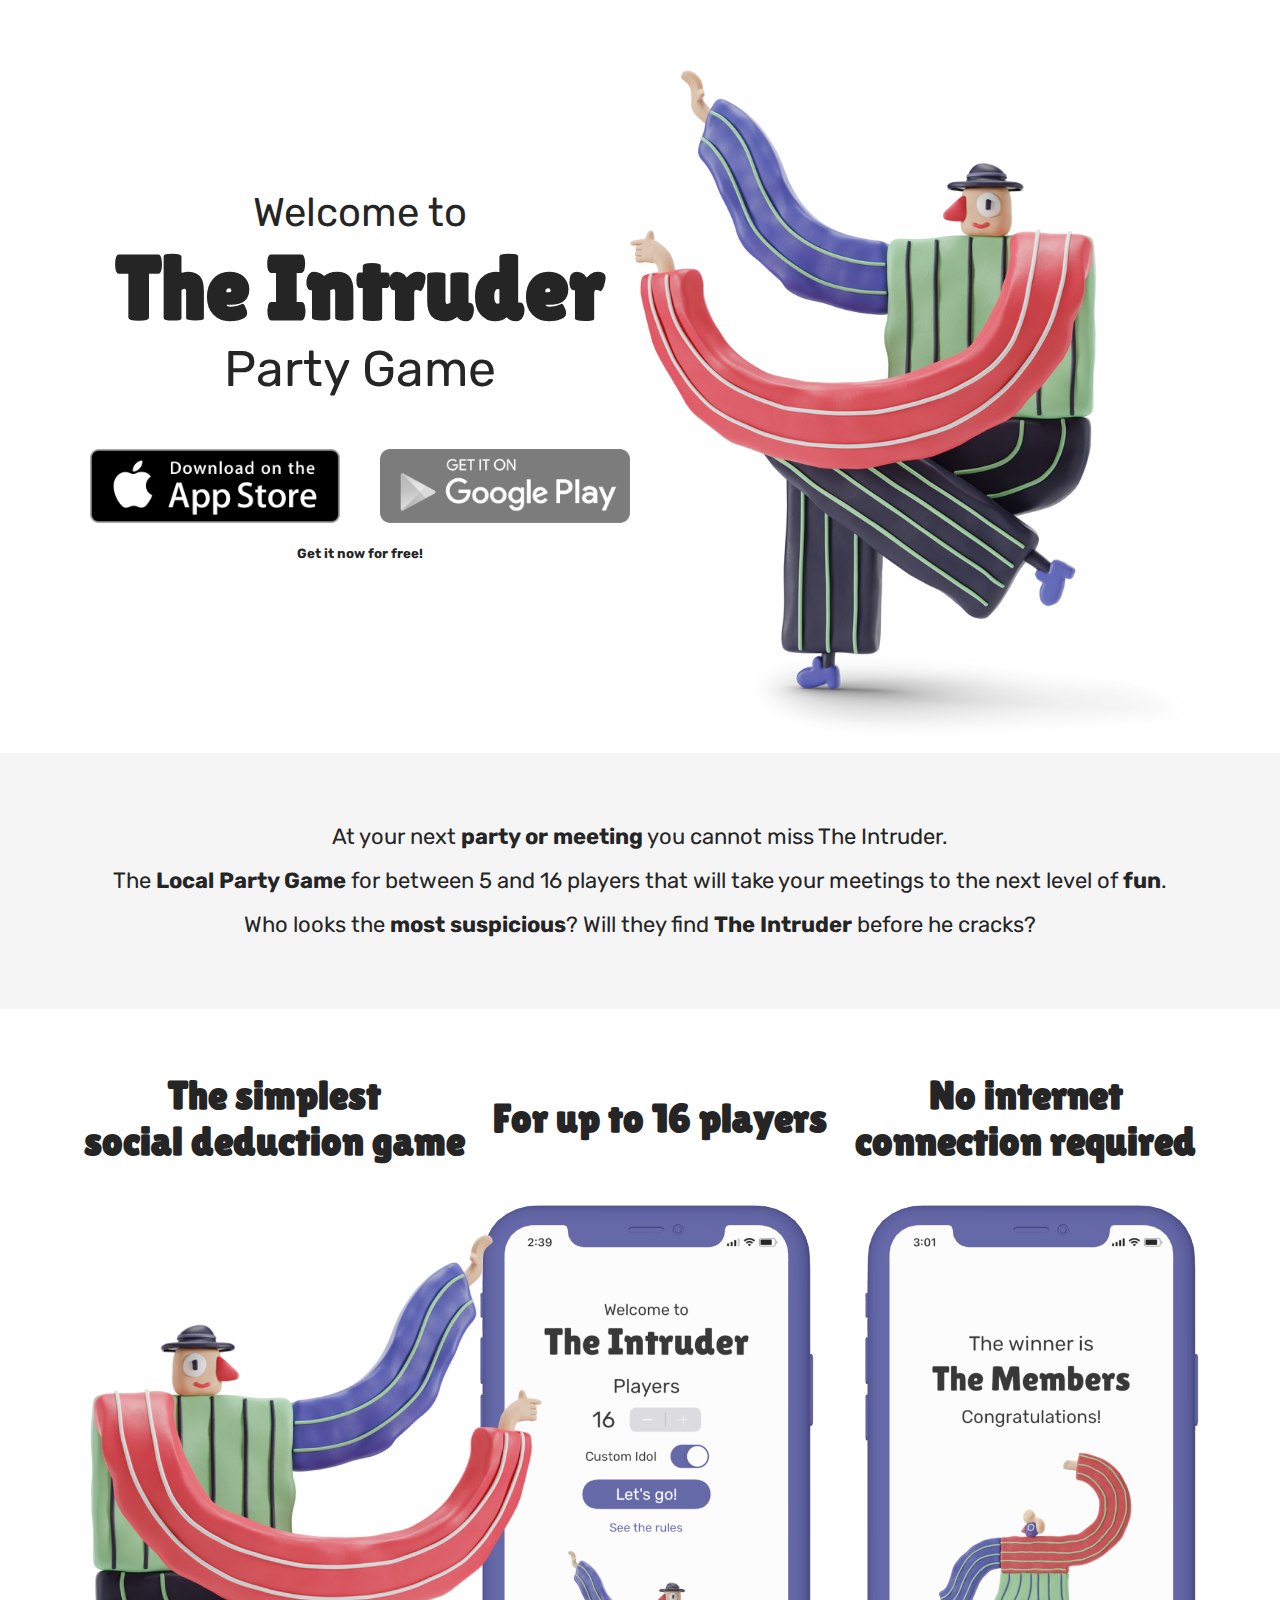
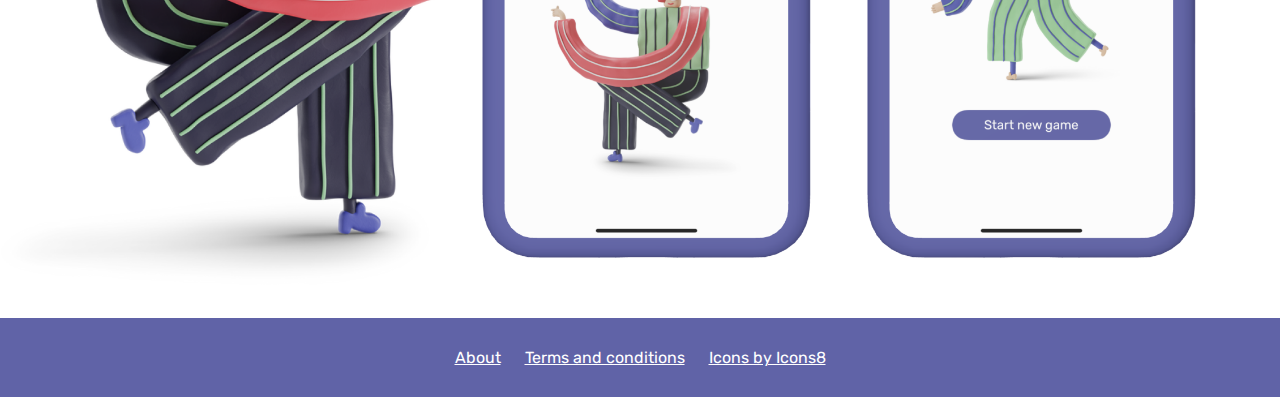
==== index.html @ 8c325c16 "Trying to fix mobile 2" ====
<html>
    <head>
        <meta name="viewport" width="device-width" />
        <link rel="stylesheet" href="styles.css">
        <link rel="preconnect" href="https://fonts.googleapis.com">
        <link rel="preconnect" href="https://fonts.gstatic.com" crossorigin>
        <link href="https://fonts.googleapis.com/css2?family=Lilita+One&family=Rubik:wght@400;600&display=swap" rel="stylesheet">
    </head>
    <body>
        <div id="hero">
            <div id="titles-buttons">
                <h3 id="Welcome-to">Welcome to</h3>
                <h1 id="The-Intruder">The Intruder</h1>
                <h3 id="Party-Game">Party Game</h3>
                <div id="buttons">
                    <button id="app-store" type="button" onclick="location.href = 'https://apps.apple.com/us/app/the-intruder-party-game/id1593882611';"></button>
                    <button id="google-play"></button>
                </div>
                <h5 id="Get-it-now!">Get it now for free!</h5>
            </div>
            <div>
                <img id="logo" src="Assets/3d-stripy-man-in-hat-wirh-raised-arms-sitting.png" alt="The Intruder Logo">
            </div>
        </div>
        <div id="info">
            <p id="index-paragraph">At your next <span class="bolded">party or meeting</span> you cannot miss The Intruder.<br>
                The <span class="bolded">Local Party Game</span> for between 5 and 16 players that will take your meetings to the next level of <span class="bolded">fun</span>.<br>
                Who looks the <span class="bolded">most suspicious</span>? Will they find <span class="bolded">The Intruder</span> before he cracks?</p>
        </div>
        <div id="specs">
            <h4 id="features">The simplest<br>
                social deduction game</h4>
            <h4 id="features">For up to 16 players</h4>
            <h4 id="features">No internet<br>
                connection required</h4>
        </div>
        <div>
            <img id="screens" src="Assets/Frame 1.png" alt="The Intruder Screens">
        </div>
        <div id="footer">
            <div id="links">
                <a href="about.html">About</a>
                <a href="terms.html">Terms and conditions</a>
                <a href="https://icons8.com/">Icons by Icons8</a>
            </div>
        </div>
    </body>
</html>
---- styles.css ----
/* 
display:
flex, inline, block

flex-direction (changing this swaps the axises):
row, column

justify-content (horizontal-axis):
start, center, end, space-around, space-evenly, space-between

allign-items (vertical-axis):
start, center, end 
*/

body {
    text-align: center;
    font-family: 'Rubik', sans-serif;
    color: #252525;
    margin: 0px;
}


a {
    color: #ffffff;
    margin: 0 10px;
}

li {
    margin: 10px 0;
}

a:visited {
    color: #ffffff;
}

a:hover {
    color: #ffffff;
}

a:active {
    color: #ffffff;
}

h6 {
    font-family: 'Lilita One', cursive;
    font-size: 70;
    margin: 30px 0 0 0;
}

#hero {
    width: 1100px;
    margin-left: auto;
    margin-right: auto;
    padding: 70px 0 10px 0;
    
    display: flex;
    justify-content: space-around;
    align-items: center;

}

#titles-buttons {
    padding-bottom: 40px;
    
}

#Welcome-to {
    font-size: 40;
    font-weight: 400;
    margin: 0;

}

#The-Intruder {
    font-family: 'Lilita One', cursive;
    font-size: 90;
    margin: 0;
}

#Party-Game {
    font-size: 50;
    font-weight: 400;
    margin: 0;
}

#buttons {
    margin-top: 50px;

    display: flex;
    justify-content: space-around;
    align-items: center;
}

#app-store {
    background:url(Assets/App\ Store.png) no-repeat;
    background-size: contain;
    width: 250px;
    height: 75px;
    border: none;
    margin-right: 20px;
}

#app-store:hover {
    cursor: pointer;
}

#google-play {
    background: url("Assets/Google\ Play\ Unavailable.png") no-repeat;
    background-size: contain;
    width: 250px;
    height: 75px;
    border: none;
    margin-left: 20px;
}

/* #google-play:hover {
    cursor: pointer;
} */

#Get-it-now {
    margin-top: 30px;
    font-size: 30;
    color: #252525;
    text-decoration: underline;
}


#logo {
    width: 100%;
}

#info {
    padding: 40;
    background-color: #f5f5f5;
}

#index-paragraph {
    font-size: 22;
    line-height: 2;
}

.bolded { 
    font-weight: bold; 
}

#specs {
    display: flex;
    justify-content: space-around;
    align-items: center;
    padding: 10px 70px 0 70px;
}

#features {
    font-family: 'Lilita One', cursive;
    font-size: 40;
    margin-bottom: 20;
}

#screens {
    padding-bottom: 0px;
    width: 100%;
}

#footer {
    padding: 30px 0;
    background-color: #6063A7;
    
}


#links {
    color: #ffffff;
}

/* .bordered {
    border: 5px solid #6063A7;
} */

#Rules {
    font-family: 'Lilita One', cursive;
    font-size: 90;
    margin: 0;
}

#results {
    margin-top: 20px;
    width: 460px;
    height: 3150px;
}

.left-allingment {
    text-align: start;
}

.with-body-margins {
    margin: 30px 20px 40px 10px;
}

.white-font {
    color: #ffffff;
}
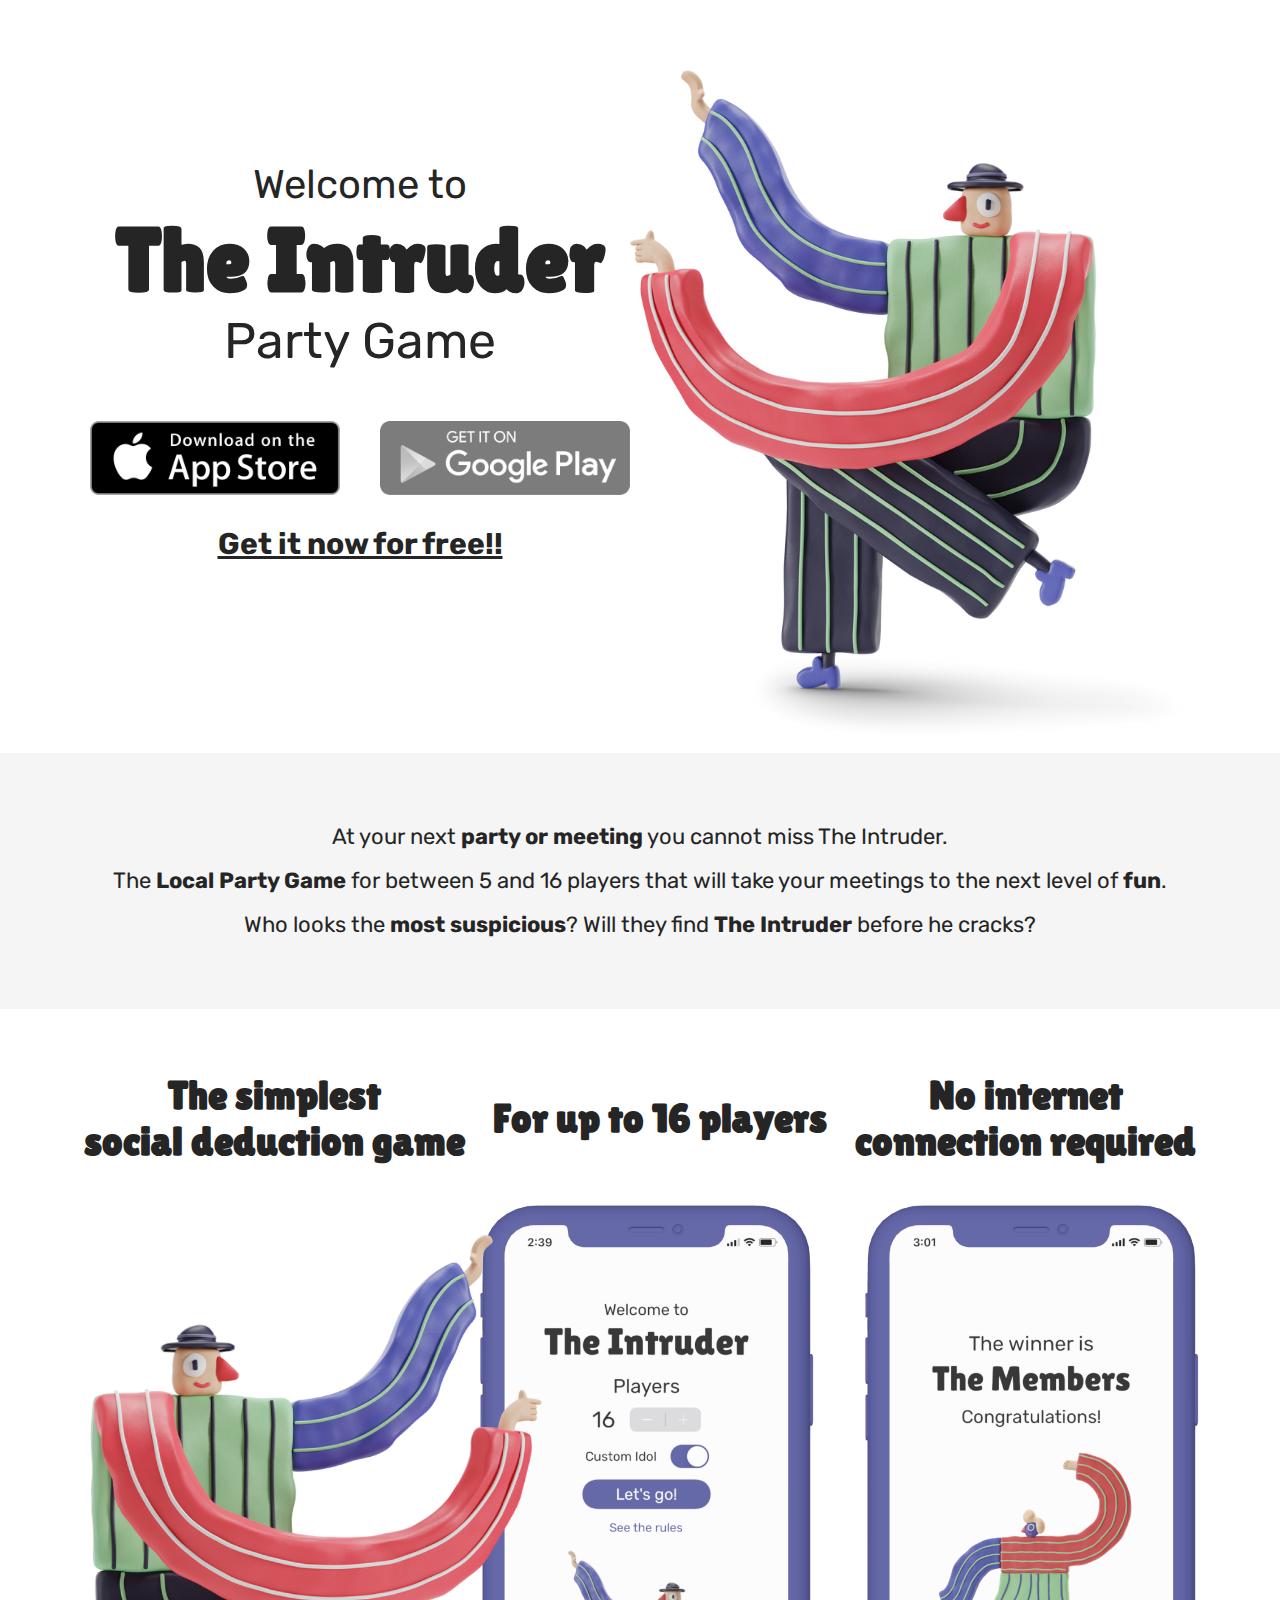
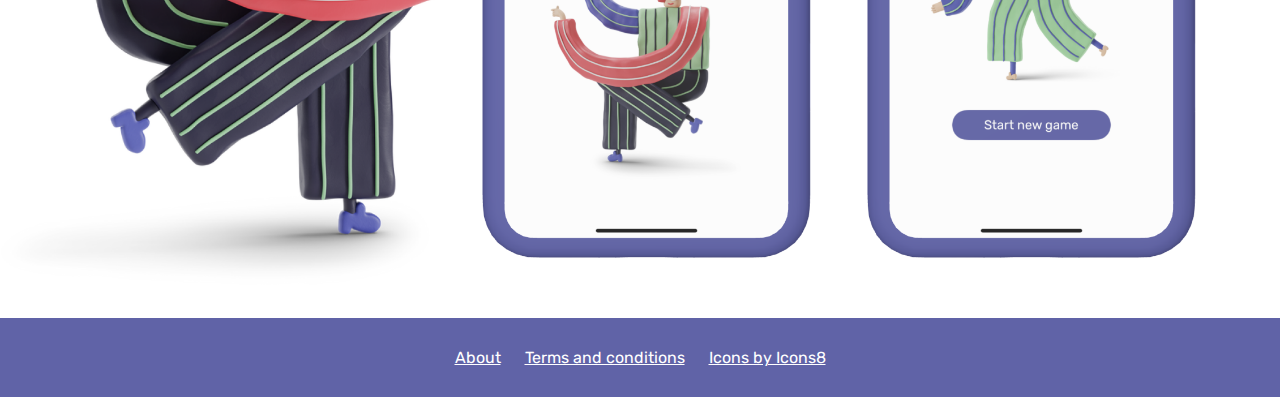
==== commit e18c409c: "Trying to fix mobile 3" ====
--- a/index.html
+++ b/index.html
@@ -16,7 +16,7 @@
                     <button id="app-store" type="button" onclick="location.href = 'https://apps.apple.com/us/app/the-intruder-party-game/id1593882611';"></button>
                     <button id="google-play"></button>
                 </div>
-                <h5 id="Get-it-now!">Get it now for free!</h5>
+                <h5 id="Get-it-now">Get it now for free!!</h5>
             </div>
             <div>
                 <img id="logo" src="Assets/3d-stripy-man-in-hat-wirh-raised-arms-sitting.png" alt="The Intruder Logo">
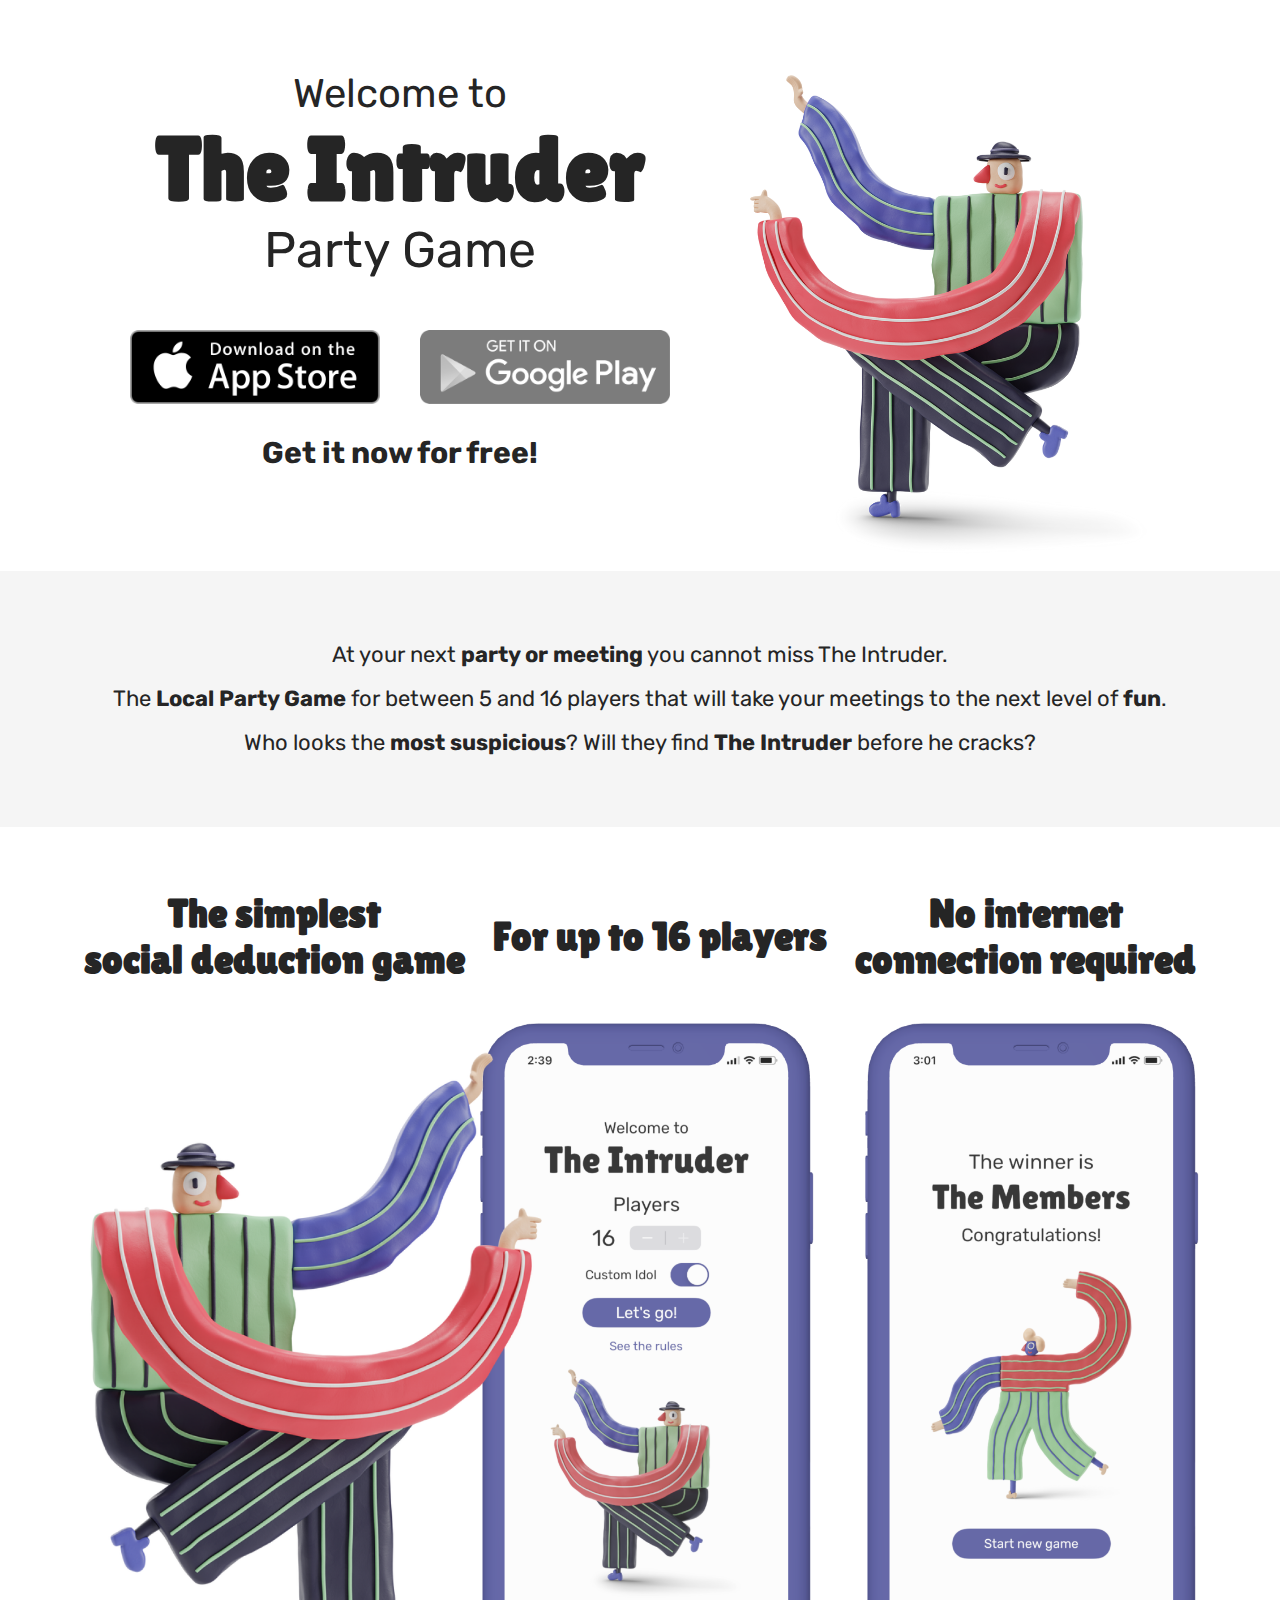
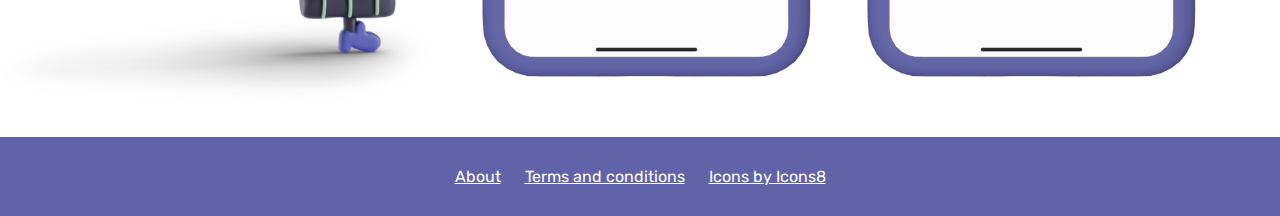
==== commit 3770a574: "Mobile fixed" ====
--- a/index.html
+++ b/index.html
@@ -16,7 +16,7 @@
                     <button id="app-store" type="button" onclick="location.href = 'https://apps.apple.com/us/app/the-intruder-party-game/id1593882611';"></button>
                     <button id="google-play"></button>
                 </div>
-                <h5 id="Get-it-now">Get it now for free!!</h5>
+                <h5 id="Get-it-now">Get it now for free!</h5>
             </div>
             <div>
                 <img id="logo" src="Assets/3d-stripy-man-in-hat-wirh-raised-arms-sitting.png" alt="The Intruder Logo">
--- a/styles.css
+++ b/styles.css
@@ -123,12 +123,13 @@
     margin-top: 30px;
     font-size: 30;
     color: #252525;
-    text-decoration: underline;
+    /* text-decoration: underline; */
 }
 
 
 #logo {
-    width: 100%;
+    width: 400px;
+    height: auto;
 }
 
 #info {
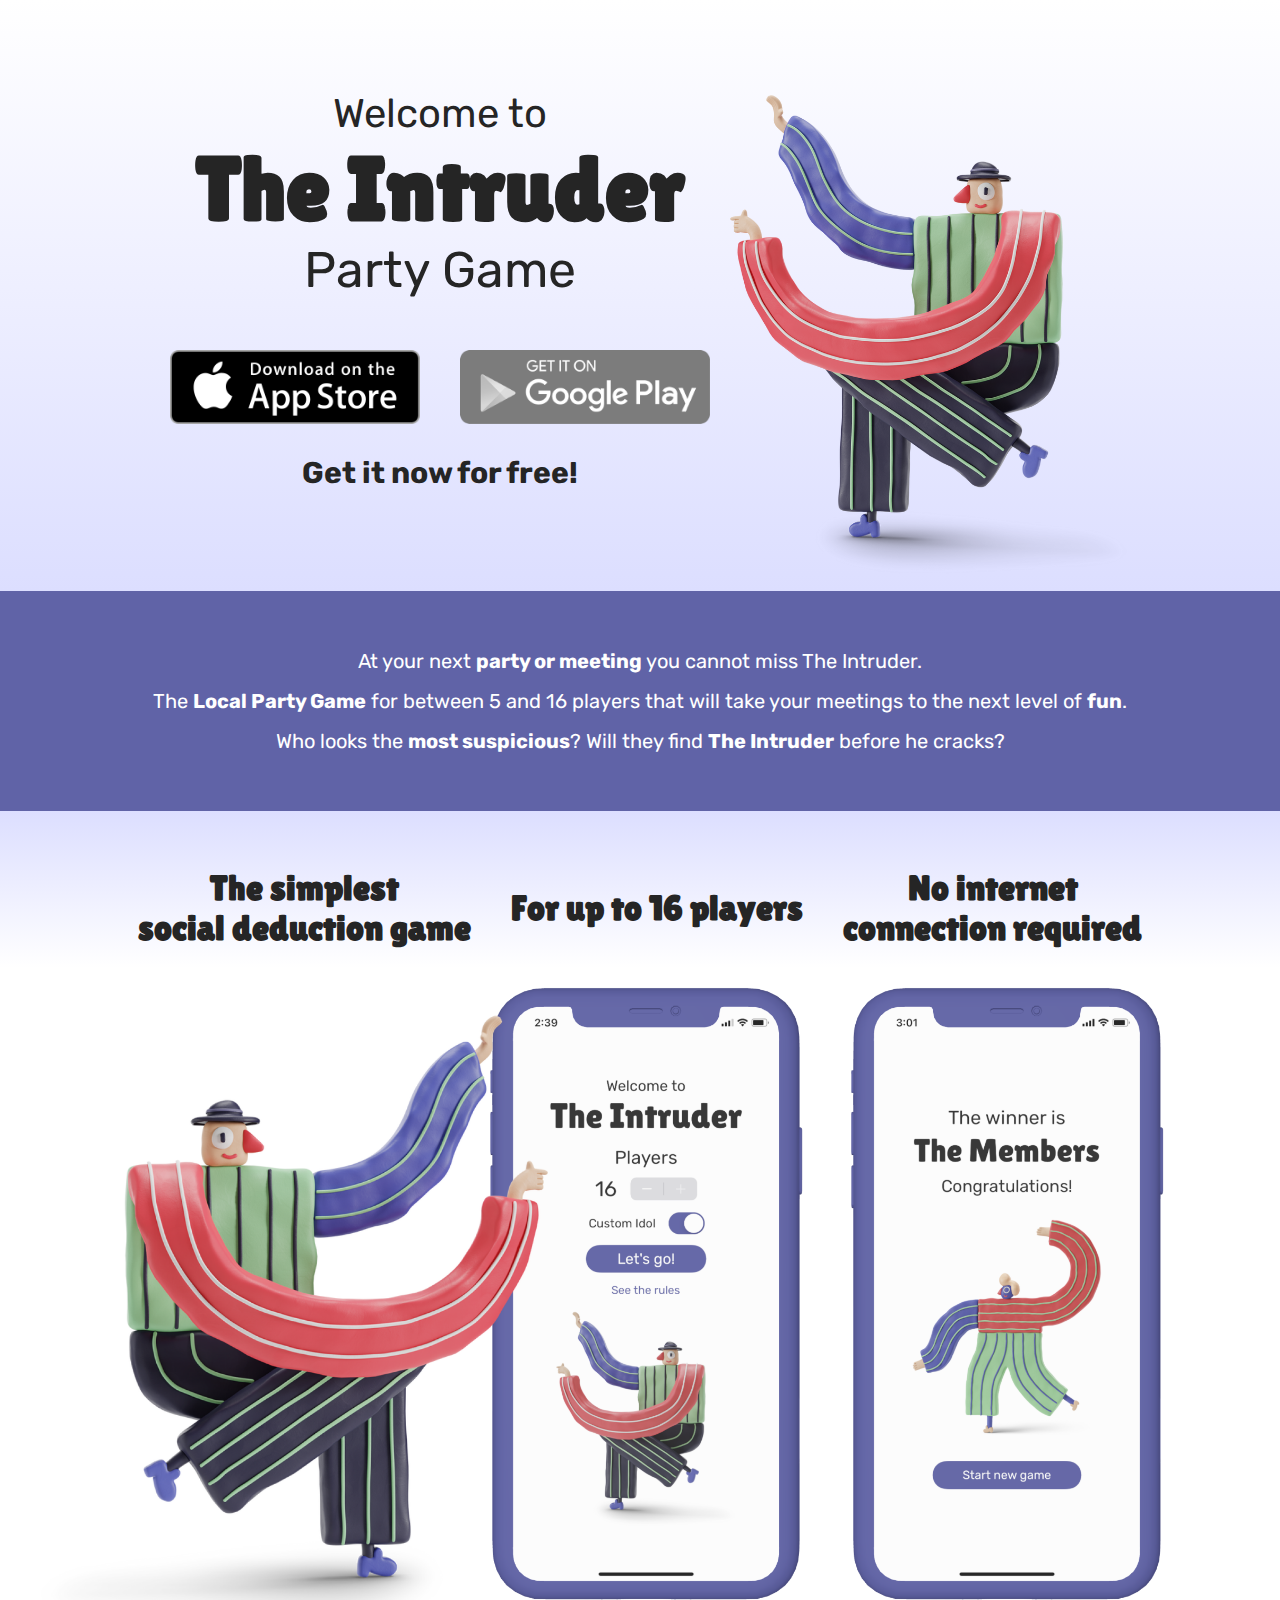
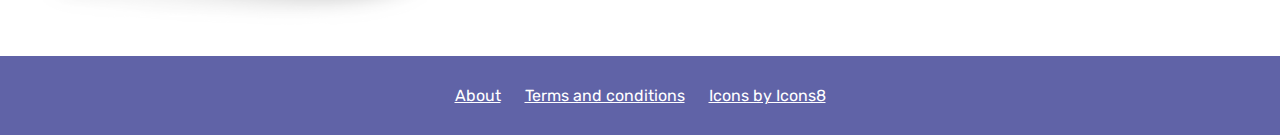
==== commit 78437923: "Mobile testing" ====
--- a/index.html
+++ b/index.html
@@ -1,5 +1,6 @@
 <html>
     <head>
+        <meta content="width=device-width, initial-scale=1" name="viewport" />
         <meta name="viewport" width="device-width" />
         <link rel="stylesheet" href="styles.css">
         <link rel="preconnect" href="https://fonts.googleapis.com">
--- a/styles.css
+++ b/styles.css
@@ -21,7 +21,6 @@
     margin: 0px;
 }
 
-
 a {
     color: #ffffff;
     margin: 0 10px;
@@ -50,15 +49,16 @@
 }
 
 #hero {
-    width: 1100px;
+    /* width: 1100px; */
     margin-left: auto;
     margin-right: auto;
-    padding: 70px 0 10px 0;
+    padding: 90px 0 10px 20px;
     
     display: flex;
-    justify-content: space-around;
+    justify-content: center;
     align-items: center;
 
+    background: linear-gradient(#ffffff,#dcdeff);
 }
 
 #titles-buttons {
@@ -129,18 +129,21 @@
 
 #logo {
     width: 400px;
-    height: auto;
+    padding-left: 20px;
 }
 
 #info {
-    padding: 40;
-    background-color: #f5f5f5;
+    padding: 30;
+    background-color: #6063A7;
 }
 
 #index-paragraph {
-    font-size: 22;
+    font-size: 20;
     line-height: 2;
-}
+    color: #ffffff;
+}
+
+
 
 .bolded { 
     font-weight: bold; 
@@ -148,21 +151,25 @@
 
 #specs {
     display: flex;
-    justify-content: space-around;
+    justify-content: center;
     align-items: center;
     padding: 10px 70px 0 70px;
+    background: linear-gradient(#dcdeff, #ffffff);
 }
 
 #features {
     font-family: 'Lilita One', cursive;
-    font-size: 40;
+    font-size: 35;
     margin-bottom: 20;
+    padding: 0 20px;
 }
 
 #screens {
     padding-bottom: 0px;
-    width: 100%;
-}
+    width: 1200px;
+}
+
+
 
 #footer {
     padding: 30px 0;
@@ -201,4 +208,122 @@
 
 .white-font {
     color: #ffffff;
+}
+
+@media screen and (max-width: 500px) {
+
+    #hero {
+        display: flex;
+        justify-content: right;
+        align-items: center;
+        padding: 40px 0 10px 0;
+        margin: auto auto;
+    }
+
+    /* #hero {
+        width: 1100px;
+        margin-left: auto;
+        margin-right: auto;
+        padding: 70px 0 10px 0;
+        
+        display: flex;
+        justify-content: space-around;
+        align-items: center;
+    } */
+    
+    
+    #titles-buttons {
+        padding-bottom: 30; 
+    }
+    
+    #Welcome-to {
+        font-size: 100%;
+        margin: 0;
+    }
+    
+    #The-Intruder {
+        font-size: 37;
+        margin: 0;
+    }
+    
+    #Party-Game {
+        font-size: 120%;
+        margin: 0;
+    }
+    
+    #buttons {
+        display: flex;
+        flex-direction: column;
+        justify-content: center;
+        align-items: center;
+
+        margin: 15 0 10 0;
+        padding: 0;
+    }
+    
+    #app-store {
+        width: 125px;
+        height: 40px;
+        margin: 0 0 5 0;
+        padding: 0;
+    }
+    
+    #google-play {
+        width: 125px;
+        height: 40px;
+        margin: 0;
+        padding: 0;
+    }
+
+    #Get-it-now {
+        margin: 0 0 0 0;
+        padding: 0;
+        font-size: 100%;
+    }
+    
+
+    #logo {
+        width: 250px;
+        margin: 0;
+        padding: 0 0 0 10;
+    }
+
+    #info {
+        padding: 10;
+    }
+
+    #index-paragraph {
+        font-size: 14;
+        line-height: 2;
+    }
+
+    #specs {
+        display: flex;
+        justify-content: center;
+        align-items: center;
+        
+        margin: 0;
+        padding: 0 15;
+    }
+    
+    #features {
+        font-size: 120%;
+        margin-top: 25;
+        margin-bottom: 0;
+        padding: 0 20px;
+    }
+
+    #screens {
+        padding-bottom: 0px;
+        width: 100%;
+    }
+
+    #footer {
+        padding: 20px 0; 
+    }
+    
+    #links {
+        font-size: 12;
+    }
+
 }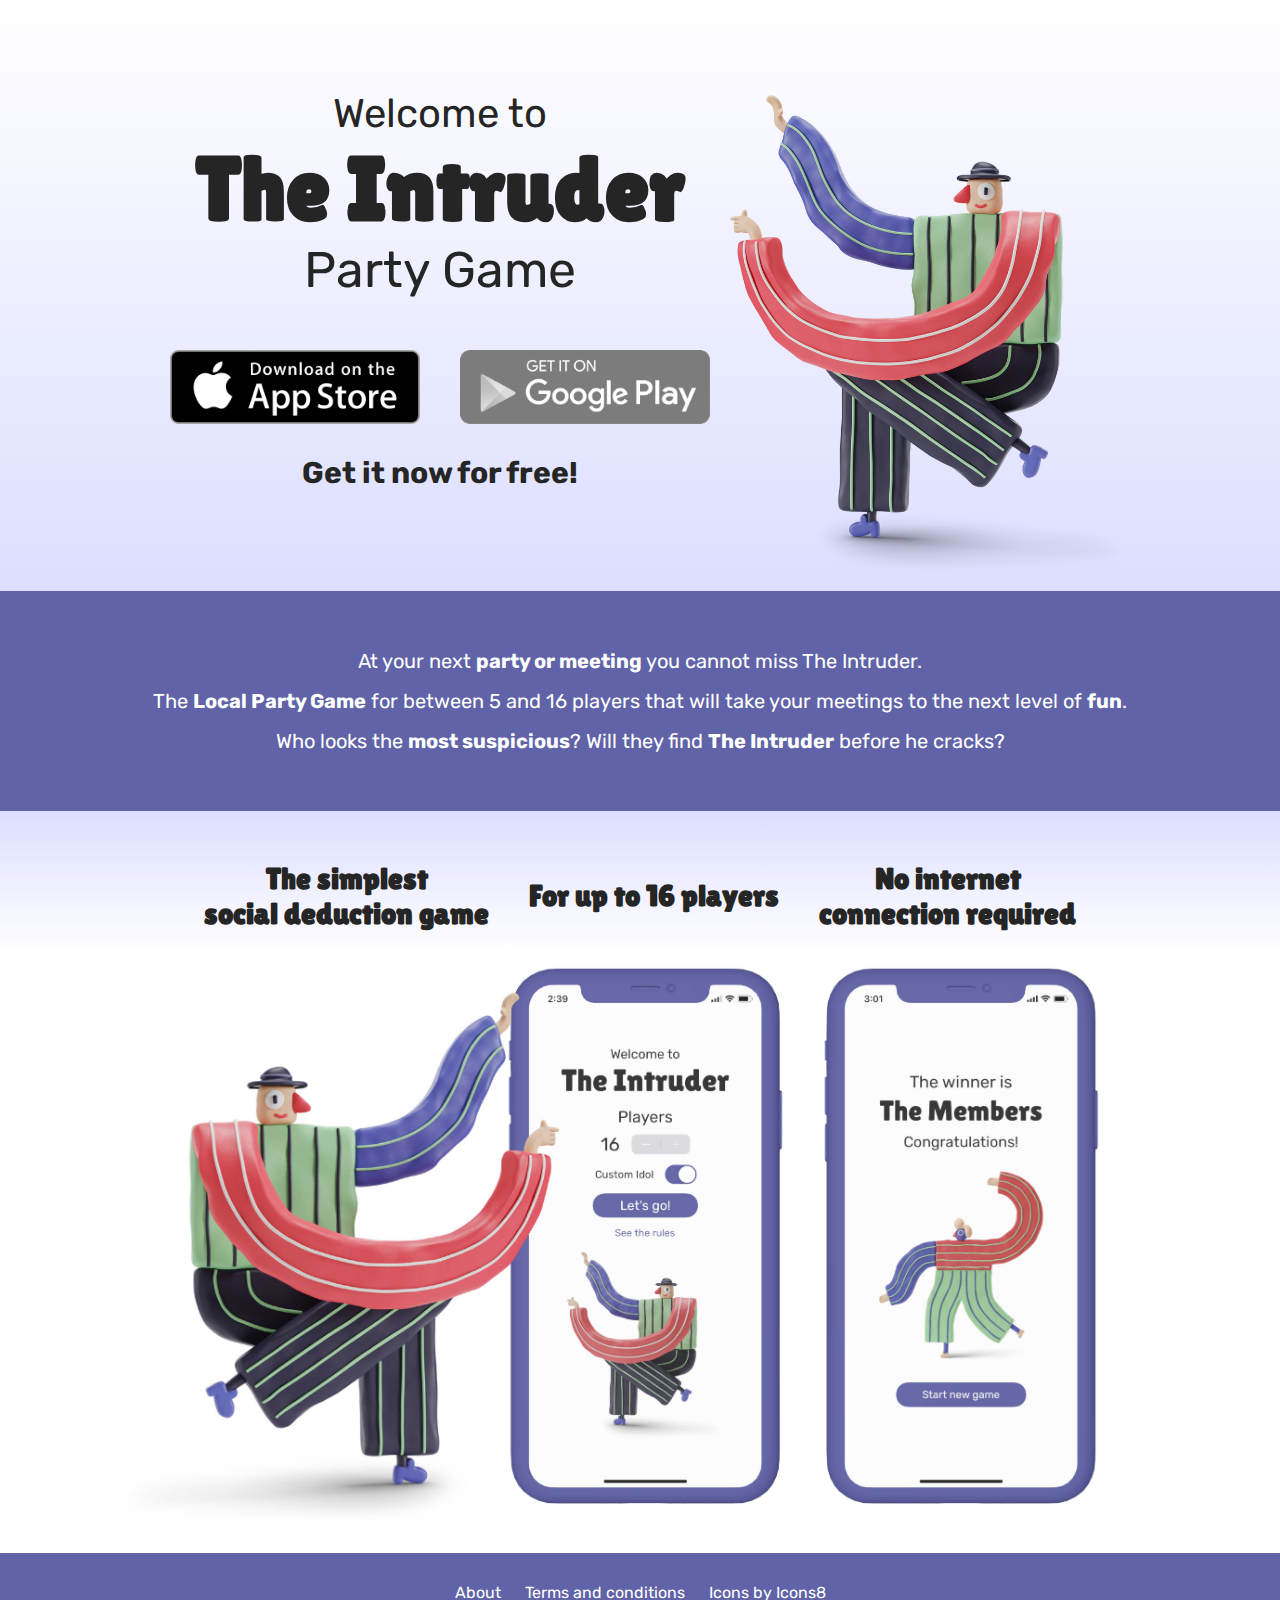
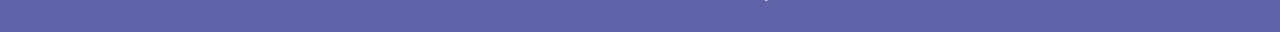
==== commit d44a2092: "Optimized images" ====
--- a/index.html
+++ b/index.html
@@ -36,7 +36,7 @@
                 connection required</h4>
         </div>
         <div>
-            <img id="screens" src="Assets/Frame 1.png" alt="The Intruder Screens">
+            <img id="screens" src="Assets/Frame-1.jpg" alt="The Intruder Screens">
         </div>
         <div id="footer">
             <div id="links">
--- a/styles.css
+++ b/styles.css
@@ -24,6 +24,7 @@
 a {
     color: #ffffff;
     margin: 0 10px;
+    text-decoration: none;
 }
 
 li {
@@ -35,7 +36,7 @@
 }
 
 a:hover {
-    color: #ffffff;
+    color: #bcbcbc;
 }
 
 a:active {
@@ -155,18 +156,21 @@
     align-items: center;
     padding: 10px 70px 0 70px;
     background: linear-gradient(#dcdeff, #ffffff);
+
 }
 
 #features {
     font-family: 'Lilita One', cursive;
-    font-size: 35;
+    font-size: 30;
     margin-bottom: 20;
     padding: 0 20px;
 }
 
 #screens {
     padding-bottom: 0px;
-    width: 1200px;
+    width: 1050px;
+
+    
 }
 
 
@@ -214,6 +218,7 @@
 
     #hero {
         display: flex;
+        flex-direction: column;
         justify-content: right;
         align-items: center;
         padding: 40px 0 10px 0;
@@ -233,21 +238,22 @@
     
     
     #titles-buttons {
+        width: 100%;
         padding-bottom: 30; 
     }
     
     #Welcome-to {
-        font-size: 100%;
+        font-size: 6vw;
         margin: 0;
     }
     
     #The-Intruder {
-        font-size: 37;
+        font-size: 11vw;
         margin: 0;
     }
     
     #Party-Game {
-        font-size: 120%;
+        font-size: 6vw;
         margin: 0;
     }
     
@@ -257,20 +263,20 @@
         justify-content: center;
         align-items: center;
 
-        margin: 15 0 10 0;
+        margin: 20 0 10 0;
         padding: 0;
     }
     
     #app-store {
-        width: 125px;
-        height: 40px;
+        width: 180px;
+        height: 60px;
         margin: 0 0 5 0;
         padding: 0;
     }
     
     #google-play {
-        width: 125px;
-        height: 40px;
+        width: 180px;
+        height: 60px;
         margin: 0;
         padding: 0;
     }
@@ -278,12 +284,12 @@
     #Get-it-now {
         margin: 0 0 0 0;
         padding: 0;
-        font-size: 100%;
+        font-size: 4vw;
     }
     
 
     #logo {
-        width: 250px;
+        width: 70%;
         margin: 0;
         padding: 0 0 0 10;
     }
@@ -294,6 +300,7 @@
 
     #index-paragraph {
         font-size: 14;
+        line-height: 1.8;
         line-height: 2;
     }
 
@@ -304,17 +311,20 @@
         
         margin: 0;
         padding: 0 15;
+
+        
     }
     
     #features {
         font-size: 120%;
+        line-height: 100%;
         margin-top: 25;
         margin-bottom: 0;
         padding: 0 20px;
     }
 
     #screens {
-        padding-bottom: 0px;
+        padding-bottom: 10px;
         width: 100%;
     }
 
@@ -326,4 +336,21 @@
         font-size: 12;
     }
 
+}
+
+@media screen and (max-width: 350px) {
+    #specs {
+        flex-direction: column;
+        margin: 0 0 0 0;
+        padding: 30 0 5 0;
+ 
+    }
+
+    #features {
+        font-size: 120%;
+        line-height: 100%;
+        margin: 0 0 20 0;
+        padding: 0 0;
+    }
+    
 }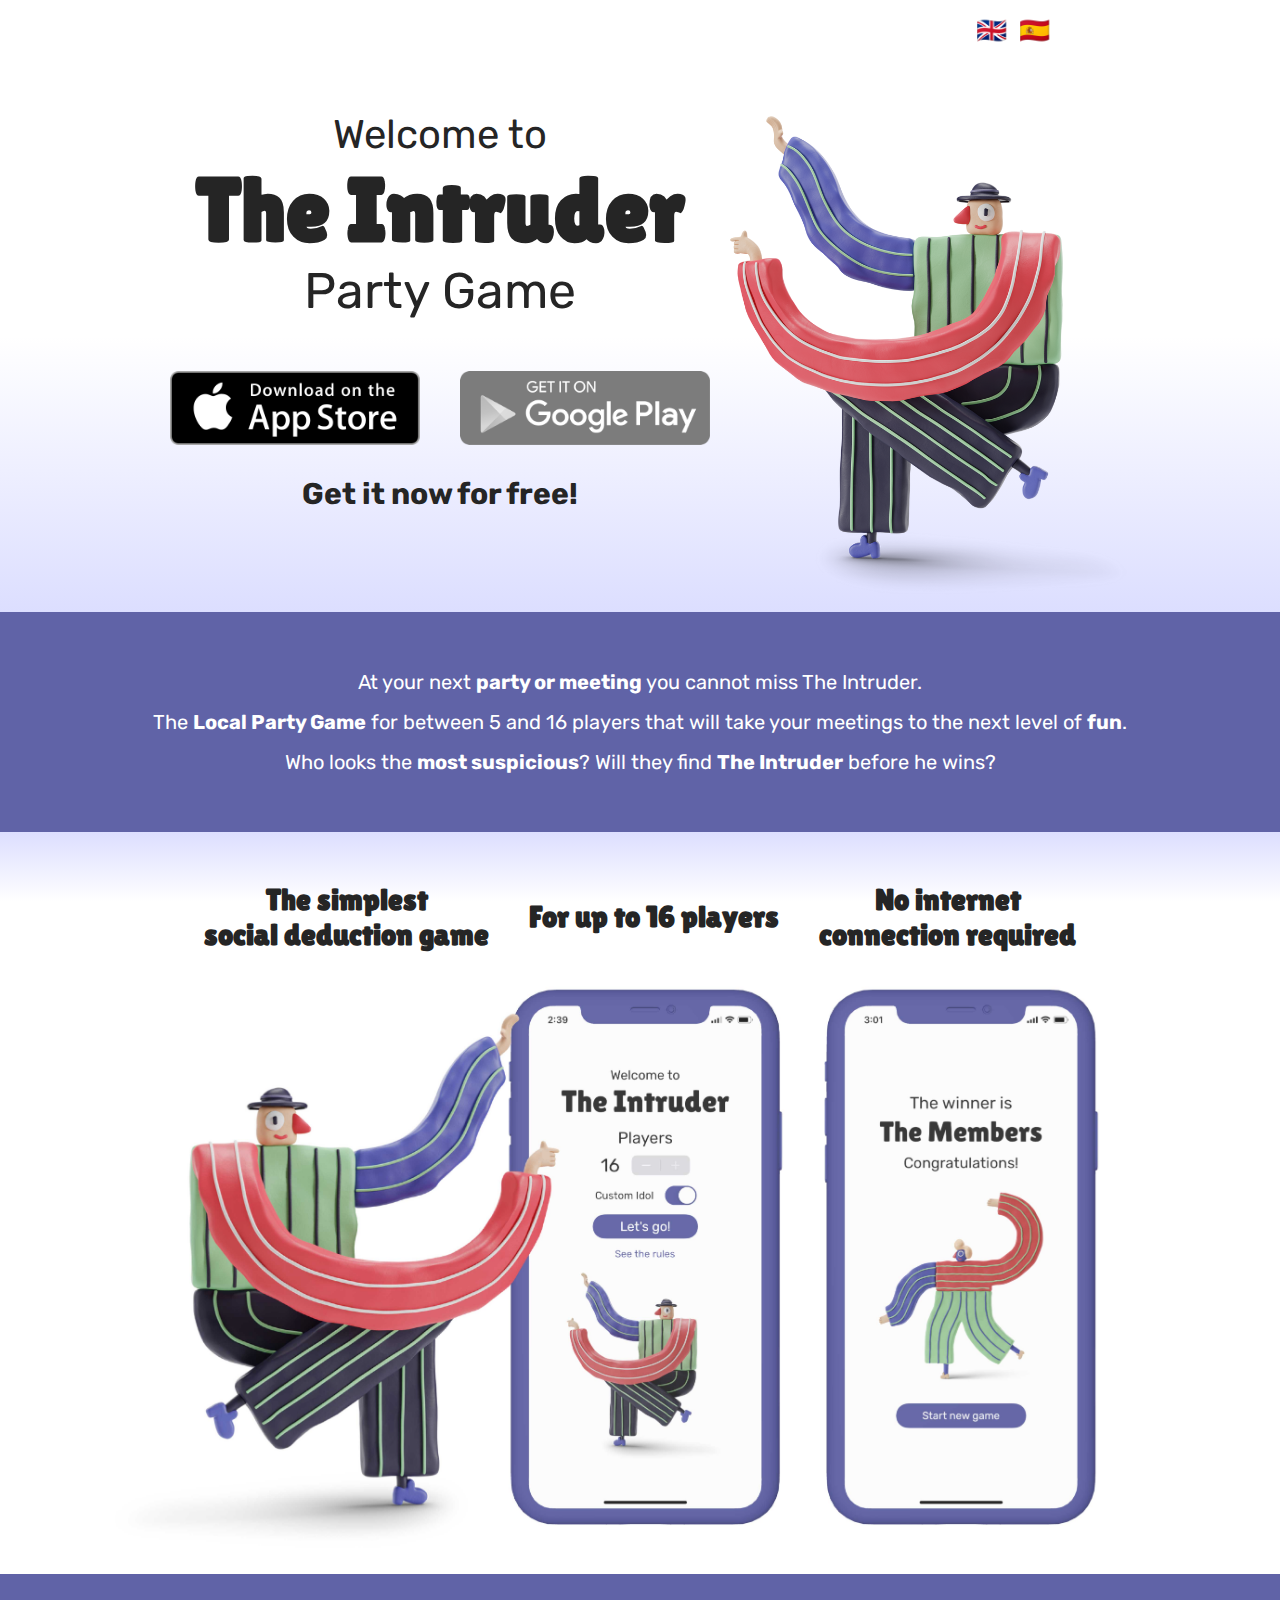
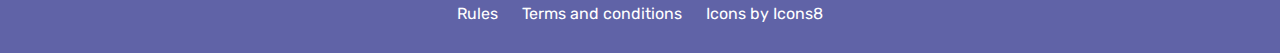
==== commit 362fafe9: "Tranlate to Spanish implemented" ====
--- a/index.html
+++ b/index.html
@@ -7,7 +7,10 @@
         <link rel="preconnect" href="https://fonts.gstatic.com" crossorigin>
         <link href="https://fonts.googleapis.com/css2?family=Lilita+One&family=Rubik:wght@400;600&display=swap" rel="stylesheet">
     </head>
-    <body>
+    <body id="body">
+        <div id="header">
+            <button class="language-button" onclick="switchToEnglish()">🇬🇧</button><button class="language-button" onclick="switchToSpanish()">🇪🇸</button>
+        </div>
         <div id="hero">
             <div id="titles-buttons">
                 <h3 id="Welcome-to">Welcome to</h3>
@@ -26,13 +29,13 @@
         <div id="info">
             <p id="index-paragraph">At your next <span class="bolded">party or meeting</span> you cannot miss The Intruder.<br>
                 The <span class="bolded">Local Party Game</span> for between 5 and 16 players that will take your meetings to the next level of <span class="bolded">fun</span>.<br>
-                Who looks the <span class="bolded">most suspicious</span>? Will they find <span class="bolded">The Intruder</span> before he cracks?</p>
+                Who looks the <span class="bolded">most suspicious</span>? Will they find <span class="bolded">The Intruder</span> before he wins?</p>
         </div>
         <div id="specs">
-            <h4 id="features">The simplest<br>
+            <h4 class="features" id="The-simplest">The simplest<br>
                 social deduction game</h4>
-            <h4 id="features">For up to 16 players</h4>
-            <h4 id="features">No internet<br>
+            <h4 class="features" id="For-up-to">For up to 16 players</h4>
+            <h4 class="features" id="No-internet">No internet<br>
                 connection required</h4>
         </div>
         <div>
@@ -40,10 +43,11 @@
         </div>
         <div id="footer">
             <div id="links">
-                <a href="about.html">About</a>
-                <a href="terms.html">Terms and conditions</a>
-                <a href="https://icons8.com/">Icons by Icons8</a>
+                <a href="rules.html" id="Game-rules">Rules</a>
+                <a id="Terms" onclick="redirectToAppropiateTerms()">Terms and conditions</a>
+                <a href="https://icons8.com/" id="Icons">Icons by Icons8</a>
             </div>
         </div>
+        <script src="index.js"></script>
     </body>
 </html>--- a/styles.css
+++ b/styles.css
@@ -49,17 +49,33 @@
     margin: 30px 0 0 0;
 }
 
+#header {
+    /* text-align: right; */
+    padding: 15px;
+    padding-left: 760px;
+}
+
+.language-button {
+    background: none;
+    border: none;
+    font-size: 25;
+}
+
+.language-button:hover {
+    cursor: pointer;
+}
+
 #hero {
     /* width: 1100px; */
     margin-left: auto;
     margin-right: auto;
-    padding: 90px 0 10px 20px;
+    padding: 50px 0 10px 20px;
     
     display: flex;
     justify-content: center;
     align-items: center;
 
-    background: linear-gradient(#ffffff,#dcdeff);
+    background: linear-gradient(#ffffff, #ffffff, #dcdeff);
 }
 
 #titles-buttons {
@@ -155,11 +171,11 @@
     justify-content: center;
     align-items: center;
     padding: 10px 70px 0 70px;
-    background: linear-gradient(#dcdeff, #ffffff);
-
-}
-
-#features {
+    background: linear-gradient(#dcdeff, #ffffff, #ffffff);
+
+}
+
+.features {
     font-family: 'Lilita One', cursive;
     font-size: 30;
     margin-bottom: 20;
@@ -168,9 +184,7 @@
 
 #screens {
     padding-bottom: 0px;
-    width: 1050px;
-
-    
+    width: 1050px; 
 }
 
 
@@ -215,6 +229,17 @@
 }
 
 @media screen and (max-width: 500px) {
+
+    #header {
+        padding: 15px;
+        padding-left: 780px;
+    }
+    
+    .language-button {
+        background: none;
+        border: none;
+        font-size: 25;
+    }
 
     #hero {
         display: flex;
@@ -284,7 +309,7 @@
     #Get-it-now {
         margin: 0 0 0 0;
         padding: 0;
-        font-size: 4vw;
+        font-size: 5vw;
     }
     
 
@@ -315,7 +340,7 @@
         
     }
     
-    #features {
+    .features {
         font-size: 120%;
         line-height: 100%;
         margin-top: 25;
@@ -346,7 +371,7 @@
  
     }
 
-    #features {
+    .features {
         font-size: 120%;
         line-height: 100%;
         margin: 0 0 20 0;
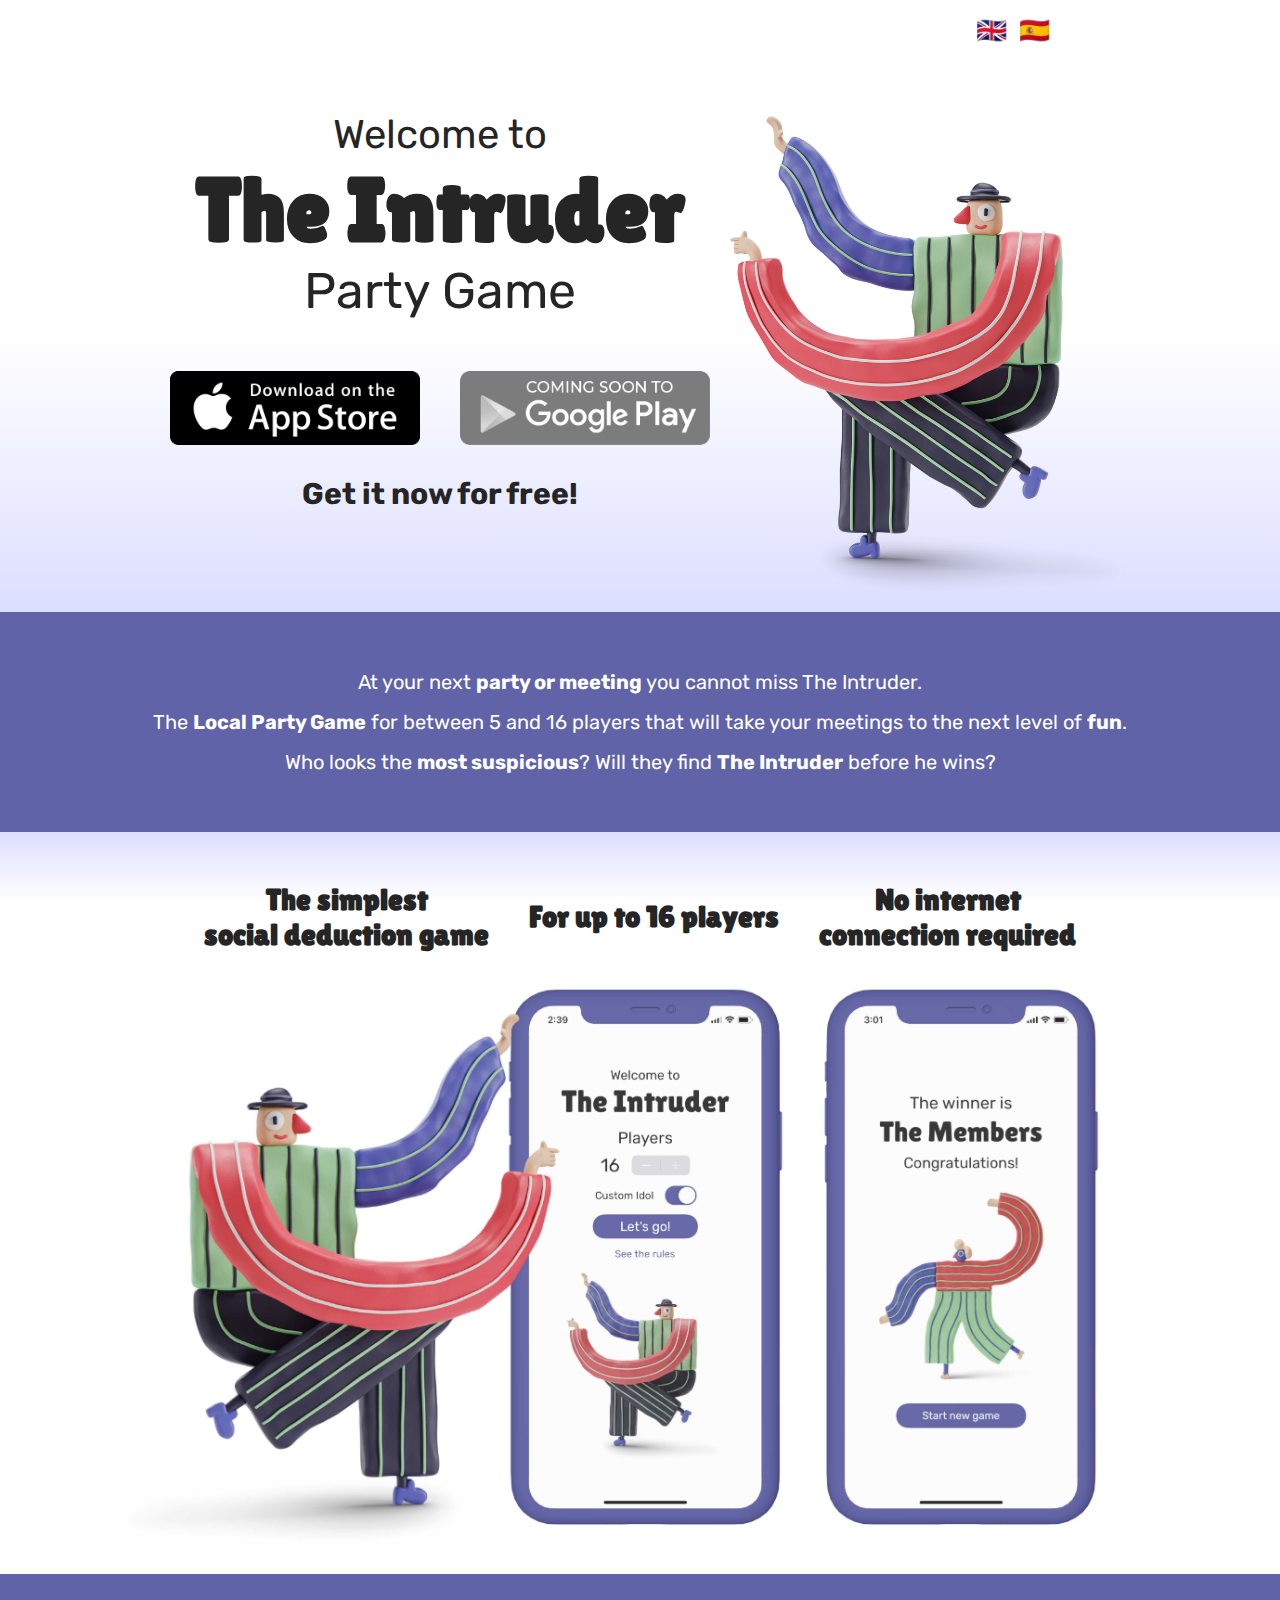
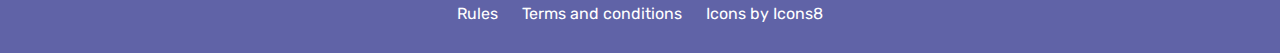
==== commit 69c2ac97: "Imagen q se ve cuando shareas en social networks" ====
--- a/index.html
+++ b/index.html
@@ -2,6 +2,9 @@
     <head>
         <meta content="width=device-width, initial-scale=1" name="viewport" />
         <meta name="viewport" width="device-width" />
+        <meta property="og:title" content="The Intruder Party Game">
+        <meta property="og:image" content="Assets/Whole.png">
+        <meta property="og:image:type" content="Assets/Whole.png">
         <link rel="stylesheet" href="styles.css">
         <link rel="preconnect" href="https://fonts.googleapis.com">
         <link rel="preconnect" href="https://fonts.gstatic.com" crossorigin>
@@ -43,7 +46,7 @@
         </div>
         <div id="footer">
             <div id="links">
-                <a href="rules.html" id="Game-rules">Rules</a>
+                <a id="Game-rules" onclick="redirectToAppropiateRules()">Rules</a>
                 <a id="Terms" onclick="redirectToAppropiateTerms()">Terms and conditions</a>
                 <a href="https://icons8.com/" id="Icons">Icons by Icons8</a>
             </div>
--- a/styles.css
+++ b/styles.css
@@ -37,6 +37,7 @@
 
 a:hover {
     color: #bcbcbc;
+    cursor: pointer;
 }
 
 a:active {
@@ -200,6 +201,7 @@
     color: #ffffff;
 }
 
+
 /* .bordered {
     border: 5px solid #6063A7;
 } */
@@ -220,9 +222,6 @@
     text-align: start;
 }
 
-.with-body-margins {
-    margin: 30px 20px 40px 10px;
-}
 
 .white-font {
     color: #ffffff;
@@ -231,14 +230,16 @@
 @media screen and (max-width: 500px) {
 
     #header {
-        padding: 15px;
-        padding-left: 780px;
+        display: flex;
+        justify-content: right;
+        padding: 15 20 0 0;
     }
     
     .language-button {
         background: none;
         border: none;
-        font-size: 25;
+        font-size: 20;
+        padding: 5;
     }
 
     #hero {
@@ -246,7 +247,7 @@
         flex-direction: column;
         justify-content: right;
         align-items: center;
-        padding: 40px 0 10px 0;
+        padding: 15px 0 10px 0;
         margin: auto auto;
     }
 
